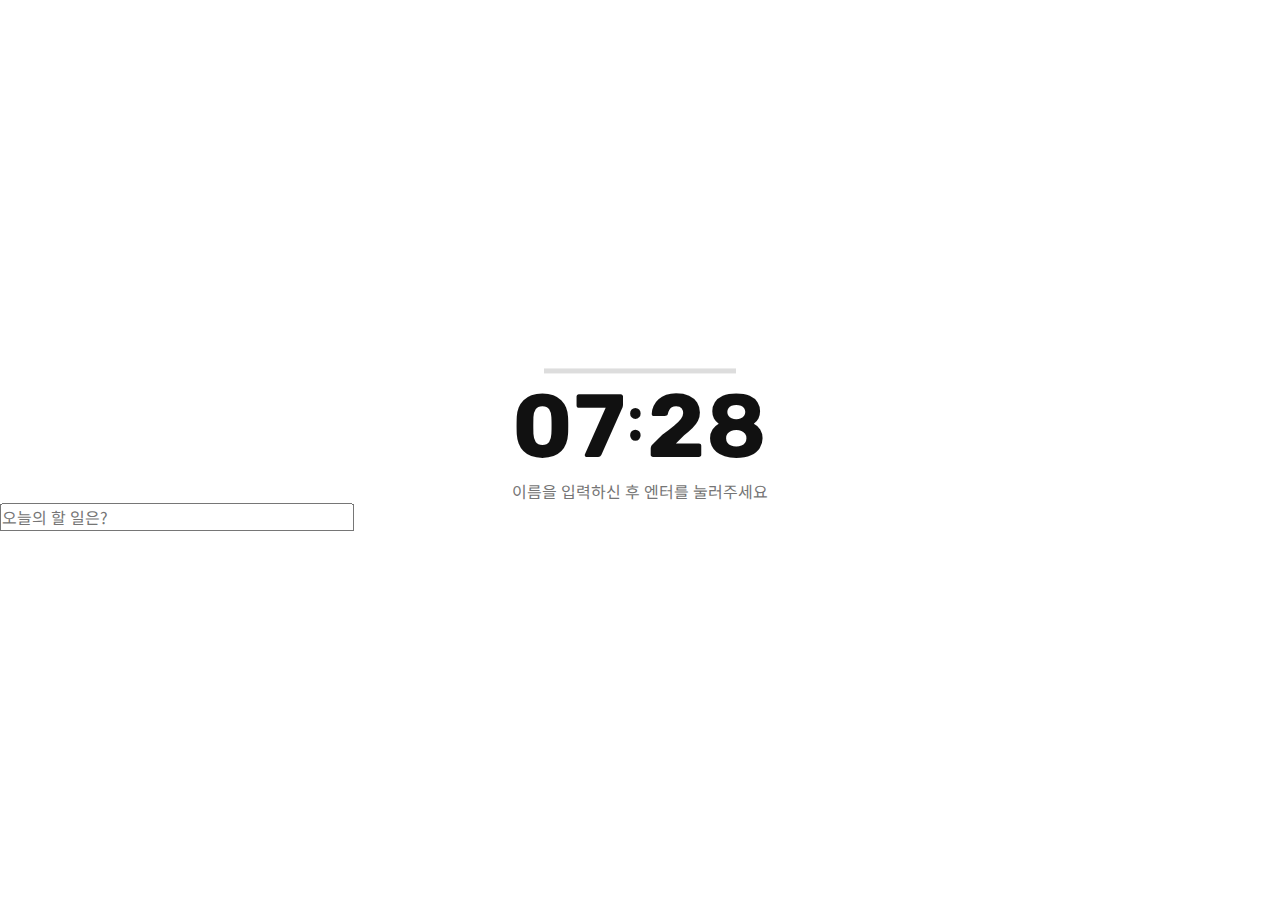
==== Daily_main/index.html @ a6413b49 "Daily_main_clock&hi" ====
<!DOCTYPE html>
<html lang="kr">
<head>
    <meta charset="UTF-8">
    <meta name="viewport" content="width=device-width, initial-scale=1.0">
    <link href="https://fonts.googleapis.com/css2?family=Noto+Sans+KR:wght@400;500;700&family=Rubik:wght@500&display=swap" rel="stylesheet">
    <link href="style.css" rel="stylesheet">
    <title>Daily_main</title>
</head>
<body>
    <section id="main">
        <div class="pos_center">
            <!-- clock -->
            <ul class="timeline">
                <li class="timeline_ing"></li>
            </ul>
            <div class="js_clock clock">
                <h1>00<span>:</span>00</h1>
            </div>
            <script src="clock.js"></script>
            <!-- //clock -->

            <!-- name -->
            <div class="js_name">
                <form class="js_form">
                    <input type="text" placeholder="이름을 입력하신 후 엔터를 눌러주세요" 
                    onfocus="this.placeholder = ''"
                    onblur="this.placeholder = '이름을 입력하신 후 엔터를 눌러주세요'"/>
                </form>

                <div class="js_welcome">
                    <h3 class="js_hi"></h3>
                    <span class="js_changeName">이름을 바꾸고싶다면?</span>
                </div>
            </div>
            <script src="name.js"></script>
            <!-- //name -->

            <!-- doto list -->
            <div class="js_toDo">
                <form class="js_form">
                    <input type="text" placeholder="오늘의 할 일은?" 
                    onfocus="this.placeholder = ''"
                    onblur="this.placeholder = '오늘의 할 일은?'"/>
                </form>

                <ul class="js_toDoList"></ul>
            </div>
            <script src="todo.js"></script>
            <!-- //doto list -->
        </div>
    </section>

</body>
</html>
---- Daily_main/style.css ----
*{
    margin:0; padding:0;
    font-family: 'noto sans kr';
    font-size:inherit;
    color: inherit;
    letter-spacing: inherit;
    text-align: inherit;
    text-decoration: none;
    font-style: normal;
}

li{list-style:none}

body,html{
    width: 100%; height: 100%;
}

body{background-color: white;}

#main{
    width: 100%; height: 100%;
    position: relative;
}

.pos_center{
    position: absolute;
    top: 50%;left: 50%;
    transform: translate(-50%,-50%);
}

.show{display: block !important;}

#main>.pos_center{width: 100%;color: #111;}

/* clock */

.timeline{
    width: 15vw; height: 0.4vw;
    position: relative;
    background-color: #ddd;
    margin: 0 auto;
    overflow: hidden;
}
.timeline li{background-color: #FC2; height: inherit;width: 0%;}

.clock{
    text-align: center;
    letter-spacing: 0.08em;
}

.clock h1{
    font-family: 'Rubik', sans-serif;
    font-size: 7vw;
}

.clock span{font-size: 4.5vw;overflow: hidden;display: inline-block;}
/* //clock */


/* hi */
.js_name{
    text-align: center;
}

.js_name .js_form,
.js_welcome{display: none;background-color: transparent;}

.js_name .js_form input{
    width: 100%;
    border:none;
    outline: none;
    background-color: inherit;
}

.js_hi{
    font-size: 1.4vw;
    margin-bottom: 0.1vw;
}

.js_changeName{
    color: #aaa;
    padding-bottom: 0.1vw;
    border-bottom: 0.5px solid;
    font-size: 0.8vw;
}
/* //hi */
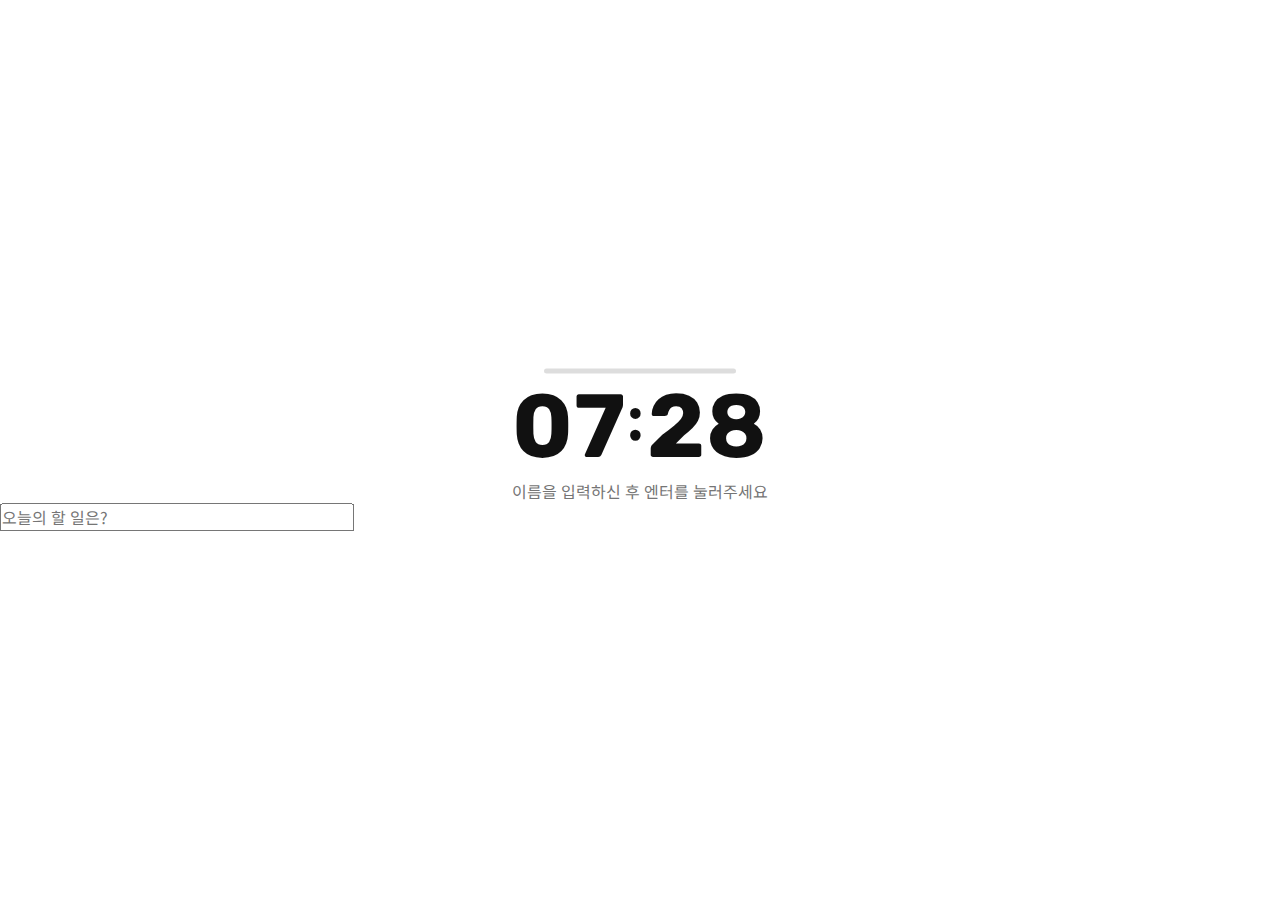
==== commit 96a256b3: "autofocus_test" ====
--- a/Daily_main/index.html
+++ b/Daily_main/index.html
@@ -24,7 +24,7 @@
             <div class="js_name">
                 <form class="js_form">
                     <input type="text" placeholder="이름을 입력하신 후 엔터를 눌러주세요" 
-                    onfocus="this.placeholder = ''"
+                    onfocus="this.placeholder = '이름을 입력하신 후 엔터를 눌러주세요'"
                     onblur="this.placeholder = '이름을 입력하신 후 엔터를 눌러주세요'"/>
                 </form>
 
@@ -39,9 +39,7 @@
             <!-- doto list -->
             <div class="js_toDo">
                 <form class="js_form">
-                    <input type="text" placeholder="오늘의 할 일은?" 
-                    onfocus="this.placeholder = ''"
-                    onblur="this.placeholder = '오늘의 할 일은?'"/>
+                    <input type="text" placeholder="오늘의 할 일은?" >
                 </form>
 
                 <ul class="js_toDoList"></ul>
--- a/Daily_main/style.css
+++ b/Daily_main/style.css
@@ -32,6 +32,12 @@
 
 #main>.pos_center{width: 100%;color: #111;}
 
+
+
+@media screen and (max-width: 900px) {
+    #main>.pos_center{top:25%;}
+}
+
 /* clock */
 
 .timeline{
@@ -40,6 +46,7 @@
     background-color: #ddd;
     margin: 0 auto;
     overflow: hidden;
+    border-radius: 30vw;
 }
 .timeline li{background-color: #FC2; height: inherit;width: 0%;}
 
@@ -54,6 +61,21 @@
 }
 
 .clock span{font-size: 4.5vw;overflow: hidden;display: inline-block;}
+
+@media screen and (max-width: 900px) {
+    .clock h1{
+        font-size: 25vw;
+    }
+    
+    .clock span{
+        font-size: 14.5vw;
+    }    
+
+    .timeline{
+        width: 50vw; height: 1.3vw;
+        border-radius: 10vw;
+    }
+}
 /* //clock */
 
 
@@ -83,4 +105,34 @@
     border-bottom: 0.5px solid;
     font-size: 0.8vw;
 }
-/* //hi */+
+@media screen and (max-width: 900px) {
+    .js_hi{
+        font-size: 6vw;
+        margin-bottom: 0.1vw;
+    }
+    
+    .js_changeName{
+        font-size: 3vw;
+    }
+}
+/* //hi */
+
+/* to do */
+.js_toDoList li{
+    position: relative;
+    padding-left: 20px;
+    box-sizing: border-box;
+}
+.js_toDoList li button{
+    position: absolute;
+    top: 50%; left: 0;
+    transform: translateY(-50%);
+    width: 14px;
+    height: 14px;
+    background: #EA2027;
+    border-radius: 100px;
+    vertical-align: middle;
+    border: none;
+}
+/* //to do */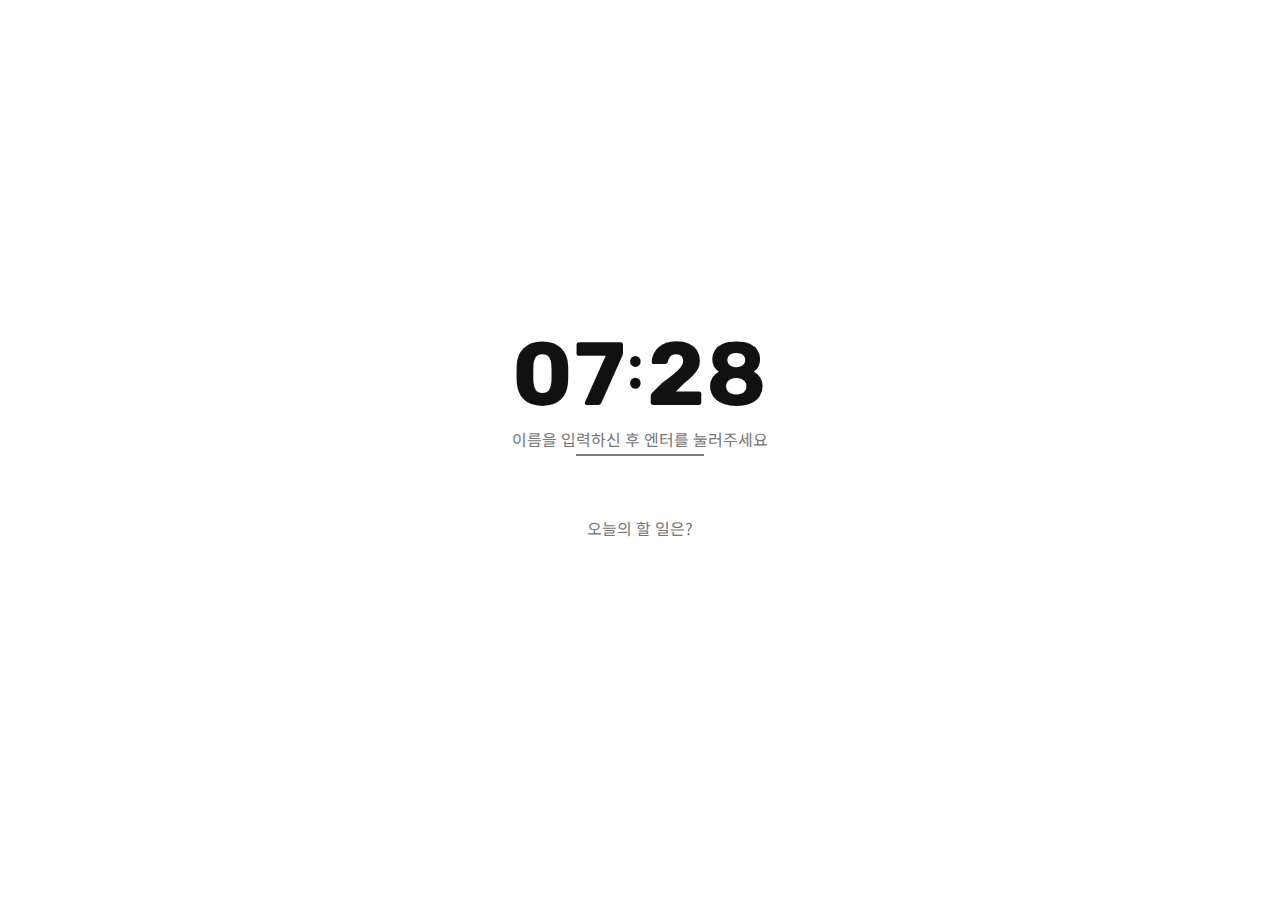
==== commit 8ce5533e: "200906 Daily_main" ====
--- a/Daily_main/index.html
+++ b/Daily_main/index.html
@@ -24,9 +24,11 @@
             <div class="js_name">
                 <form class="js_form">
                     <input type="text" placeholder="이름을 입력하신 후 엔터를 눌러주세요" 
-                    onfocus="this.placeholder = '이름을 입력하신 후 엔터를 눌러주세요'"
+                    onfocus="this.placeholder = ''"
                     onblur="this.placeholder = '이름을 입력하신 후 엔터를 눌러주세요'"/>
                 </form>
+
+                <div class="bar"></div>
 
                 <div class="js_welcome">
                     <h3 class="js_hi"></h3>
--- a/Daily_main/style.css
+++ b/Daily_main/style.css
@@ -41,6 +41,7 @@
 /* clock */
 
 .timeline{
+    display: none;
     width: 15vw; height: 0.4vw;
     position: relative;
     background-color: #ddd;
@@ -82,10 +83,12 @@
 /* hi */
 .js_name{
     text-align: center;
+    margin-bottom: 60px;
 }
 
 .js_name .js_form,
-.js_welcome{display: none;background-color: transparent;}
+.js_welcome,
+.bar{display: none;background-color: transparent;}
 
 .js_name .js_form input{
     width: 100%;
@@ -106,6 +109,26 @@
     font-size: 0.8vw;
 }
 
+.bar{
+    width: 10%;
+    height: 1px;
+    background-color:black;
+    margin:4px auto;
+    animation: blnk;
+    animation-duration: 2s;
+    animation-iteration-count: infinite;
+}
+
+@keyframes blnk{
+    0%{
+        opacity: 0;
+    }
+    70%{
+        opacity: 1;
+    }
+    100%{opacity: 0;}
+}
+
 @media screen and (max-width: 900px) {
     .js_hi{
         font-size: 6vw;
@@ -119,6 +142,19 @@
 /* //hi */
 
 /* to do */
+.js_toDo{
+    width: 30%;
+    margin: 0 auto;
+    text-align: center;
+}
+
+.js_toDo .js_form{
+    margin-bottom: 40px;
+}
+.js_toDo .js_form input{
+    border:none
+}
+
 .js_toDoList li{
     position: relative;
     padding-left: 20px;
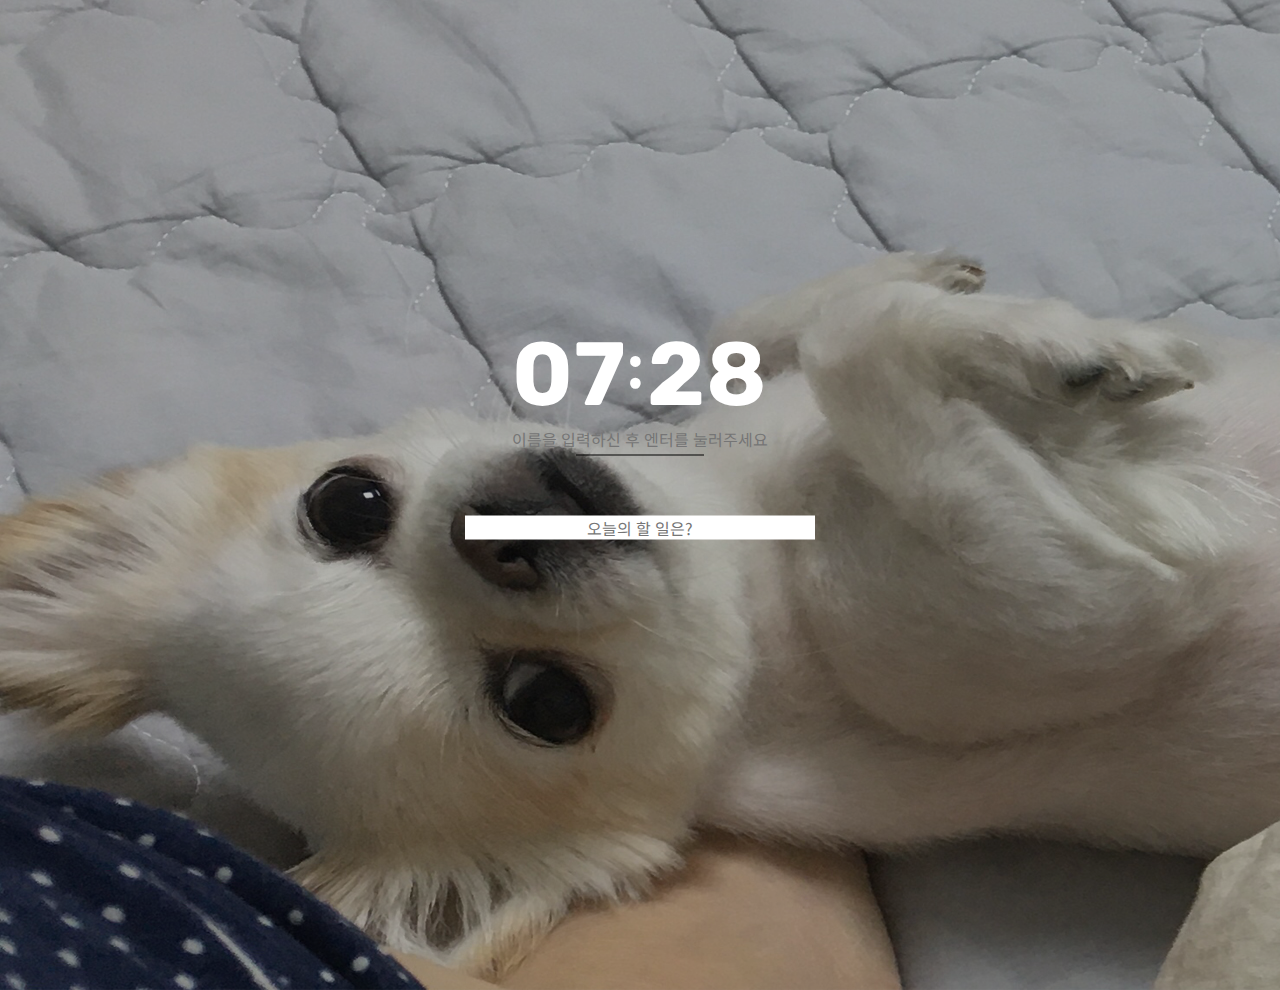
==== commit 8cb41869: "bg + todo" ====
--- a/Daily_main/index.html
+++ b/Daily_main/index.html
@@ -48,6 +48,10 @@
             </div>
             <script src="todo.js"></script>
             <!-- //doto list -->
+
+            <!-- bg -->
+            <script src="bg.js"></script>
+            <!-- //bg -->
         </div>
     </section>
 
--- a/Daily_main/style.css
+++ b/Daily_main/style.css
@@ -15,11 +15,12 @@
     width: 100%; height: 100%;
 }
 
-body{background-color: white;}
+body{background-color: black;overflow: hidden;}
 
 #main{
     width: 100%; height: 100%;
     position: relative;
+    overflow: hidden;
 }
 
 .pos_center{
@@ -30,7 +31,7 @@
 
 .show{display: block !important;}
 
-#main>.pos_center{width: 100%;color: #111;}
+#main>.pos_center{width: 100%;color: white;}
 
 
 
@@ -103,7 +104,7 @@
 }
 
 .js_changeName{
-    color: #aaa;
+    color: #dbdbdb;
     padding-bottom: 0.1vw;
     border-bottom: 0.5px solid;
     font-size: 0.8vw;
@@ -171,4 +172,22 @@
     vertical-align: middle;
     border: none;
 }
-/* //to do */+/* //to do */
+
+@keyframes fadeIn{
+    from{
+        opacity: 0;
+    }to{
+        opacity: 0.7;
+    }
+}
+
+.bg{
+    position: absolute;
+    top: 50%; left: 50%;
+    transform: translate(-50%,-50%);
+    min-width: 100%; min-height: 100%;
+    z-index: 0;
+    animation: fadeIn 0.5s;
+    opacity: 0.7;
+}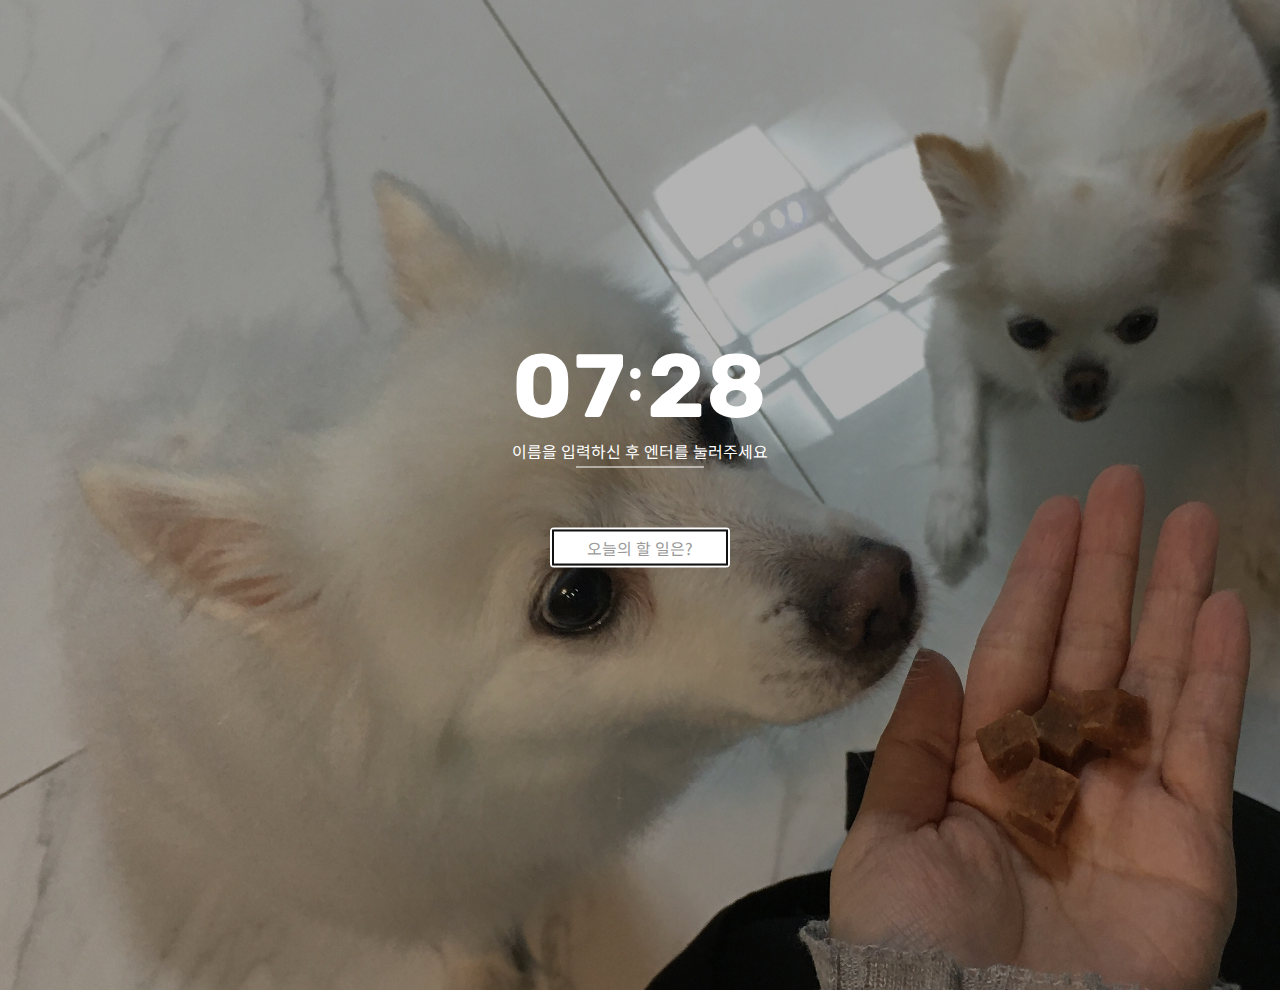
==== commit 421c1dee: "main_finish_just form" ====
--- a/Daily_main/index.html
+++ b/Daily_main/index.html
@@ -17,9 +17,8 @@
             <div class="js_clock clock">
                 <h1>00<span>:</span>00</h1>
             </div>
-            <script src="clock.js"></script>
             <!-- //clock -->
-
+            
             <!-- name -->
             <div class="js_name">
                 <form class="js_form">
@@ -35,25 +34,29 @@
                     <span class="js_changeName">이름을 바꾸고싶다면?</span>
                 </div>
             </div>
-            <script src="name.js"></script>
             <!-- //name -->
-
+            
             <!-- doto list -->
             <div class="js_toDo">
                 <form class="js_form">
-                    <input type="text" placeholder="오늘의 할 일은?" >
+                    <input type="text" placeholder="오늘의 할 일은?" 
+                    onfocus="this.placeholder = ''"
+                    onblur="this.placeholder = ''"/>
                 </form>
-
-                <ul class="js_toDoList"></ul>
             </div>
-            <script src="todo.js"></script>
             <!-- //doto list -->
-
-            <!-- bg -->
-            <script src="bg.js"></script>
-            <!-- //bg -->
         </div>
+        
+        <div class="weather">
+            <span class="js_weather"></span>
+        </div>
+        <ul class="js_toDoList"></ul>
     </section>
-
+    
+    <script src="clock.js"></script>
+    <script src="name.js"></script>
+    <script src="bg.js"></script>
+    <script src="todo.js"></script>
+    <script src="weather.js"></script>
 </body>
 </html>--- a/Daily_main/style.css
+++ b/Daily_main/style.css
@@ -11,6 +11,14 @@
 
 li{list-style:none}
 
+input,select,textarea,button{
+	box-sizing:border-box;
+}
+i,em{
+	font-style:normal;
+}
+button{background:none;border:none;cursor:pointer;outline:none;}
+
 body,html{
     width: 100%; height: 100%;
 }
@@ -49,7 +57,17 @@
     margin: 0 auto;
     overflow: hidden;
     border-radius: 30vw;
-}
+    position: absolute;
+    left: 50%;
+    bottom: 100%;
+    transform: translateX(-50%);
+    transition: transform 0.3s ease-in;
+}
+
+.timeline:hover{
+    transform: scaleY(1.8) translateX(-50%);
+}
+
 .timeline li{background-color: #FC2; height: inherit;width: 0%;}
 
 .clock{
@@ -75,7 +93,7 @@
 
     .timeline{
         width: 50vw; height: 1.3vw;
-        border-radius: 10vw;
+        border-radius: 10vw;    
     }
 }
 /* //clock */
@@ -96,7 +114,10 @@
     border:none;
     outline: none;
     background-color: inherit;
-}
+    color: #fff;
+}
+
+.js_name .js_form input::placeholder{color: white;}
 
 .js_hi{
     font-size: 1.4vw;
@@ -113,7 +134,7 @@
 .bar{
     width: 10%;
     height: 1px;
-    background-color:black;
+    background-color:white;
     margin:4px auto;
     animation: blnk;
     animation-duration: 2s;
@@ -144,16 +165,36 @@
 
 /* to do */
 .js_toDo{
-    width: 30%;
+    width: 80%;
+    max-width: 14vw;
     margin: 0 auto;
     text-align: center;
 }
 
 .js_toDo .js_form{
-    margin-bottom: 40px;
-}
+    border: 2px solid white;
+    border-radius: 4px;
+}
+
 .js_toDo .js_form input{
-    border:none
+    padding: 4px 0;
+    border:2px solid #111;
+    color: #111;
+    display: block;
+    width: 100%;
+}
+
+.js_toDo .js_form input::placeholder{
+    color: #999;
+}
+
+.wbg_txt{
+    color: #111 !important;
+}
+
+.wbg_box{    
+    border: 2px solid #111;
+    border-radius: 4px;
 }
 
 .js_toDoList li{
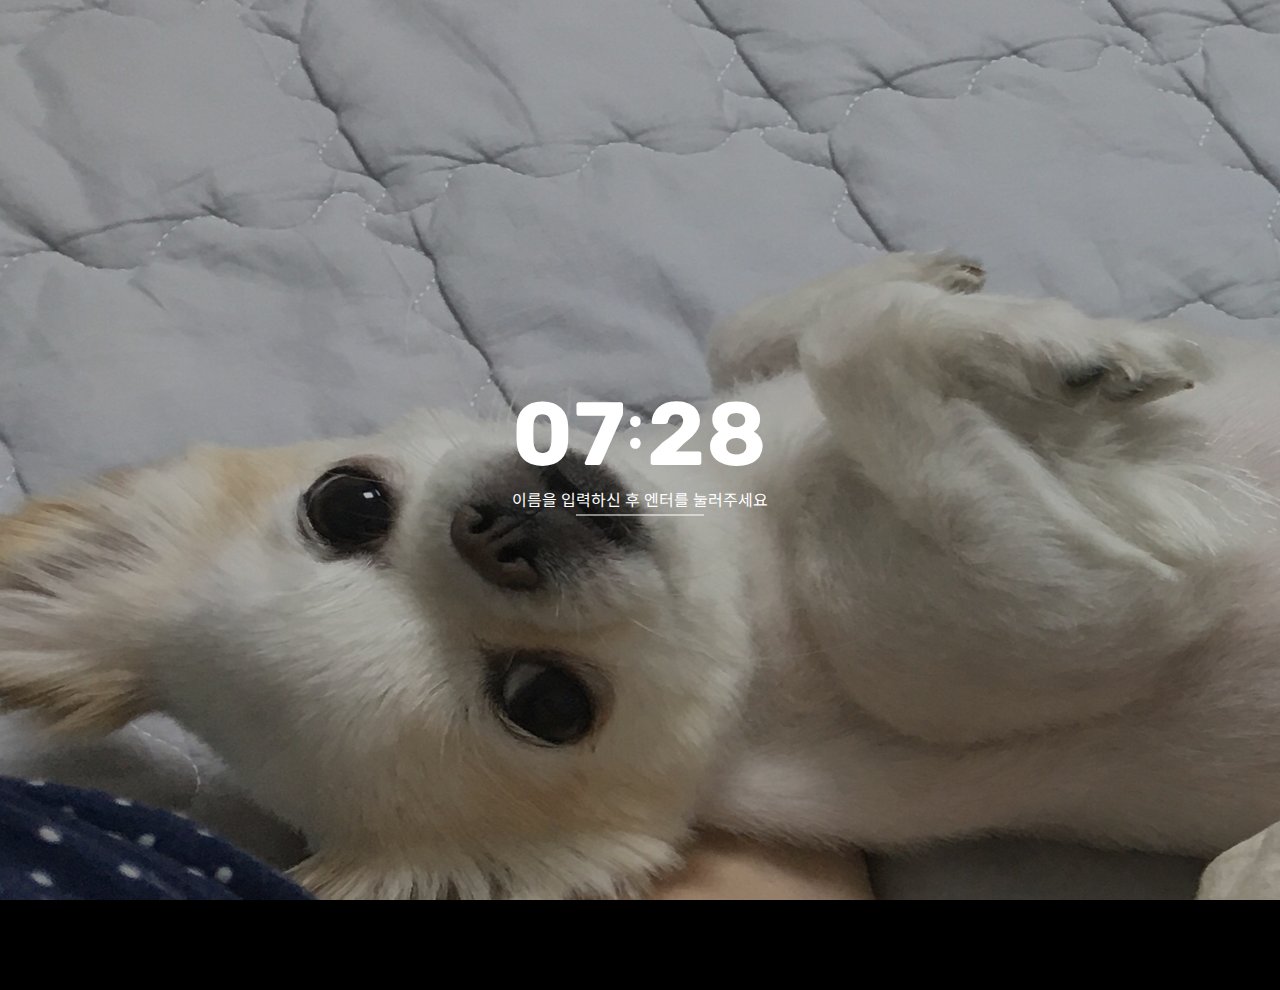
==== commit de48c08b: "1st Finished" ====
--- a/Daily_main/index.html
+++ b/Daily_main/index.html
@@ -43,6 +43,7 @@
                     onfocus="this.placeholder = ''"
                     onblur="this.placeholder = ''"/>
                 </form>
+                <ul class="js_toDoList"></ul>
             </div>
             <!-- //doto list -->
         </div>
@@ -50,7 +51,6 @@
         <div class="weather">
             <span class="js_weather"></span>
         </div>
-        <ul class="js_toDoList"></ul>
     </section>
     
     <script src="clock.js"></script>
--- a/Daily_main/style.css
+++ b/Daily_main/style.css
@@ -21,6 +21,8 @@
 
 body,html{
     width: 100%; height: 100%;
+    position: relative;
+    overflow: hidden;
 }
 
 body{background-color: black;overflow: hidden;}
@@ -44,7 +46,10 @@
 
 
 @media screen and (max-width: 900px) {
-    #main>.pos_center{top:25%;}
+    #main>.pos_center{
+        top:15%;
+        transform: translateX(-50%);
+    }
 }
 
 /* clock */
@@ -55,20 +60,20 @@
     position: relative;
     background-color: #ddd;
     margin: 0 auto;
-    overflow: hidden;
     border-radius: 30vw;
     position: absolute;
     left: 50%;
     bottom: 100%;
     transform: translateX(-50%);
-    transition: transform 0.3s ease-in;
+    transition: height 0.3s ease-out;
 }
 
 .timeline:hover{
-    transform: scaleY(1.8) translateX(-50%);
-}
-
-.timeline li{background-color: #FC2; height: inherit;width: 0%;}
+    height:0.6vw;
+}
+
+.timeline li{background-color: #FC2; height: inherit;width: 0%;position: relative;border-radius: inherit;}
+.timeline li span{display: block;padding: 20px;position: absolute;bottom: calc(100% + 10px);right:0;background-color: #dbdbdb;}
 
 .clock{
     text-align: center;
@@ -102,7 +107,6 @@
 /* hi */
 .js_name{
     text-align: center;
-    margin-bottom: 60px;
 }
 
 .js_name .js_form,
@@ -165,10 +169,11 @@
 
 /* to do */
 .js_toDo{
-    width: 80%;
-    max-width: 14vw;
+    display: none;
+    width: 14vw;
     margin: 0 auto;
     text-align: center;
+    margin-top: 60px;
 }
 
 .js_toDo .js_form{
@@ -197,10 +202,18 @@
     border-radius: 4px;
 }
 
+.js_toDoList{
+    margin-top: 20px;
+    text-align: left;
+}
+
 .js_toDoList li{
     position: relative;
+    margin-bottom: 4px;
     padding-left: 20px;
     box-sizing: border-box;
+    color: white;
+    word-break: break-all;
 }
 .js_toDoList li button{
     position: absolute;
@@ -213,6 +226,13 @@
     vertical-align: middle;
     border: none;
 }
+
+@media screen and (max-width: 900px) {
+    .js_toDo{
+        width: 80%;
+    }
+}
+
 /* //to do */
 
 @keyframes fadeIn{
@@ -231,4 +251,11 @@
     z-index: 0;
     animation: fadeIn 0.5s;
     opacity: 0.7;
-}+}
+
+
+/* weather */
+.weather{position: absolute;top: 10px;right: 24px;}
+.js_weather{color: white;
+    font-family: 'Rubik', sans-serif;}
+/* //weather */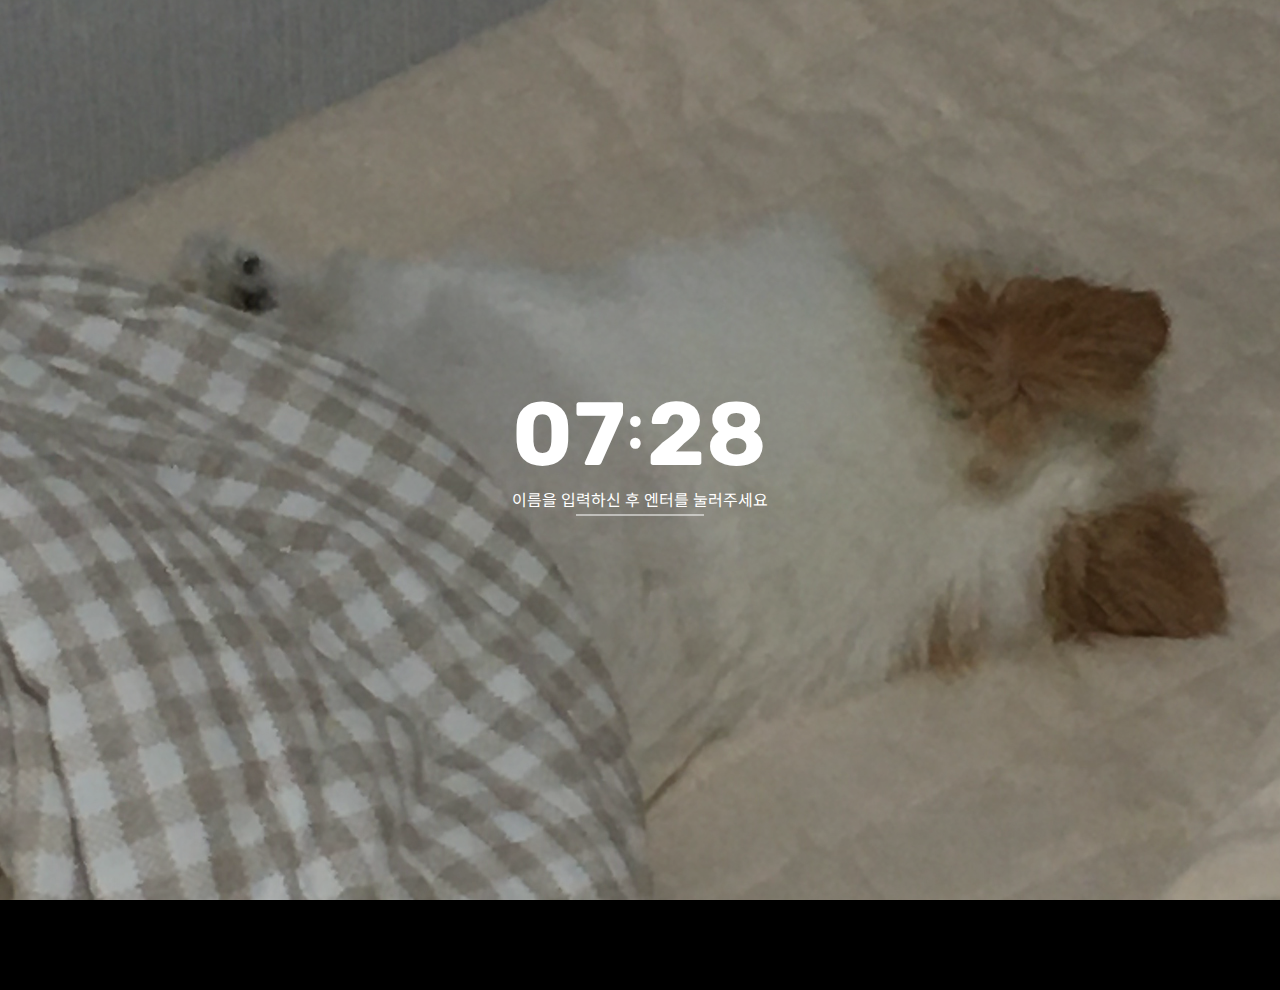
==== commit d75303d2: "plz" ====
--- a/Daily_main/index.html
+++ b/Daily_main/index.html
@@ -5,7 +5,7 @@
     <meta name="viewport" content="width=device-width, initial-scale=1.0">
     <link href="https://fonts.googleapis.com/css2?family=Noto+Sans+KR:wght@400;500;700&family=Rubik:wght@500&display=swap" rel="stylesheet">
     <link href="style.css" rel="stylesheet">
-    <title>Daily_main</title>
+    <title>Daily_main.</title>
 </head>
 <body>
     <section id="main">
@@ -13,6 +13,7 @@
             <!-- clock -->
             <ul class="timeline">
                 <li class="timeline_ing"></li>
+                <li class="remain_time"></li>
             </ul>
             <div class="js_clock clock">
                 <h1>00<span>:</span>00</h1>
--- a/Daily_main/style.css
+++ b/Daily_main/style.css
@@ -72,8 +72,42 @@
     height:0.6vw;
 }
 
-.timeline li{background-color: #FC2; height: inherit;width: 0%;position: relative;border-radius: inherit;}
-.timeline li span{display: block;padding: 20px;position: absolute;bottom: calc(100% + 10px);right:0;background-color: #dbdbdb;}
+.timeline:hover li.remain_time{
+    transform: translateX(-50%) scale(1);
+}
+
+.timeline li.timeline_ing{background-color: #FC2; height: inherit;width: 0%;position: relative;border-radius: inherit;}
+.timeline li.remain_time{
+    text-align: center;
+    position: absolute;
+    bottom: calc(100% + 16px);left: 0;
+    width: 100%;height: 40px;
+    line-height: 39px;
+    background: #fff;
+    transform: translateX(-50%) scale(0);
+    transform-origin: bottom;
+    border-radius: 20px;
+    transition: all 0.5s;
+    color: #111;
+    font-weight: 500;
+}
+.timeline li.remain_time span{
+    display: inline-block;
+    margin: 0 4px;
+    transform: scale(1.1);
+    color: #FC2;
+}
+.timeline li.remain_time::after{
+    content: "";
+    display: block;
+    width: 0; height: 0;
+    margin: 0 auto;
+    margin-top: -1px;
+    border-left: 10px solid transparent;
+    border-right: 10px solid transparent;    
+    border-top: 10px solid #fff;
+
+}
 
 .clock{
     text-align: center;
@@ -99,6 +133,10 @@
     .timeline{
         width: 50vw; height: 1.3vw;
         border-radius: 10vw;    
+    }
+
+    .timeline li.remain_time{
+        display: none;
     }
 }
 /* //clock */
@@ -209,8 +247,8 @@
 
 .js_toDoList li{
     position: relative;
-    margin-bottom: 4px;
-    padding-left: 20px;
+    margin-bottom: 6px;
+    padding-left: 18px;
     box-sizing: border-box;
     color: white;
     word-break: break-all;
@@ -218,14 +256,30 @@
 .js_toDoList li button{
     position: absolute;
     top: 50%; left: 0;
+    transform: translateY(-45%);
+    width: 14px;
+    height: 100%;
+    border: none;
+}
+
+.js_toDoList li button .line{
+    position: absolute;
+    top: 50%; left: 0;
     transform: translateY(-50%);
-    width: 14px;
-    height: 14px;
-    background: #EA2027;
-    border-radius: 100px;
-    vertical-align: middle;
-    border: none;
-}
+    width: 10px;
+    height: 1px;
+    background-color: white;
+    transition: transform 0.2s;
+}
+.js_toDoList li button .line_0{height: 100%;z-index: 1;background-color:transparent}
+.js_toDoList li button:hover .line_1,
+.js_toDoList li button:hover .line_2{
+    background-color: #EA2027;
+    width: 100%;
+    height: 2px;
+}
+.js_toDoList li button:hover .line_1{transform: translateY(-50%) rotate(-45deg);}
+.js_toDoList li button:hover .line_2{transform: translateY(-50%) rotate(45deg);}
 
 @media screen and (max-width: 900px) {
     .js_toDo{
